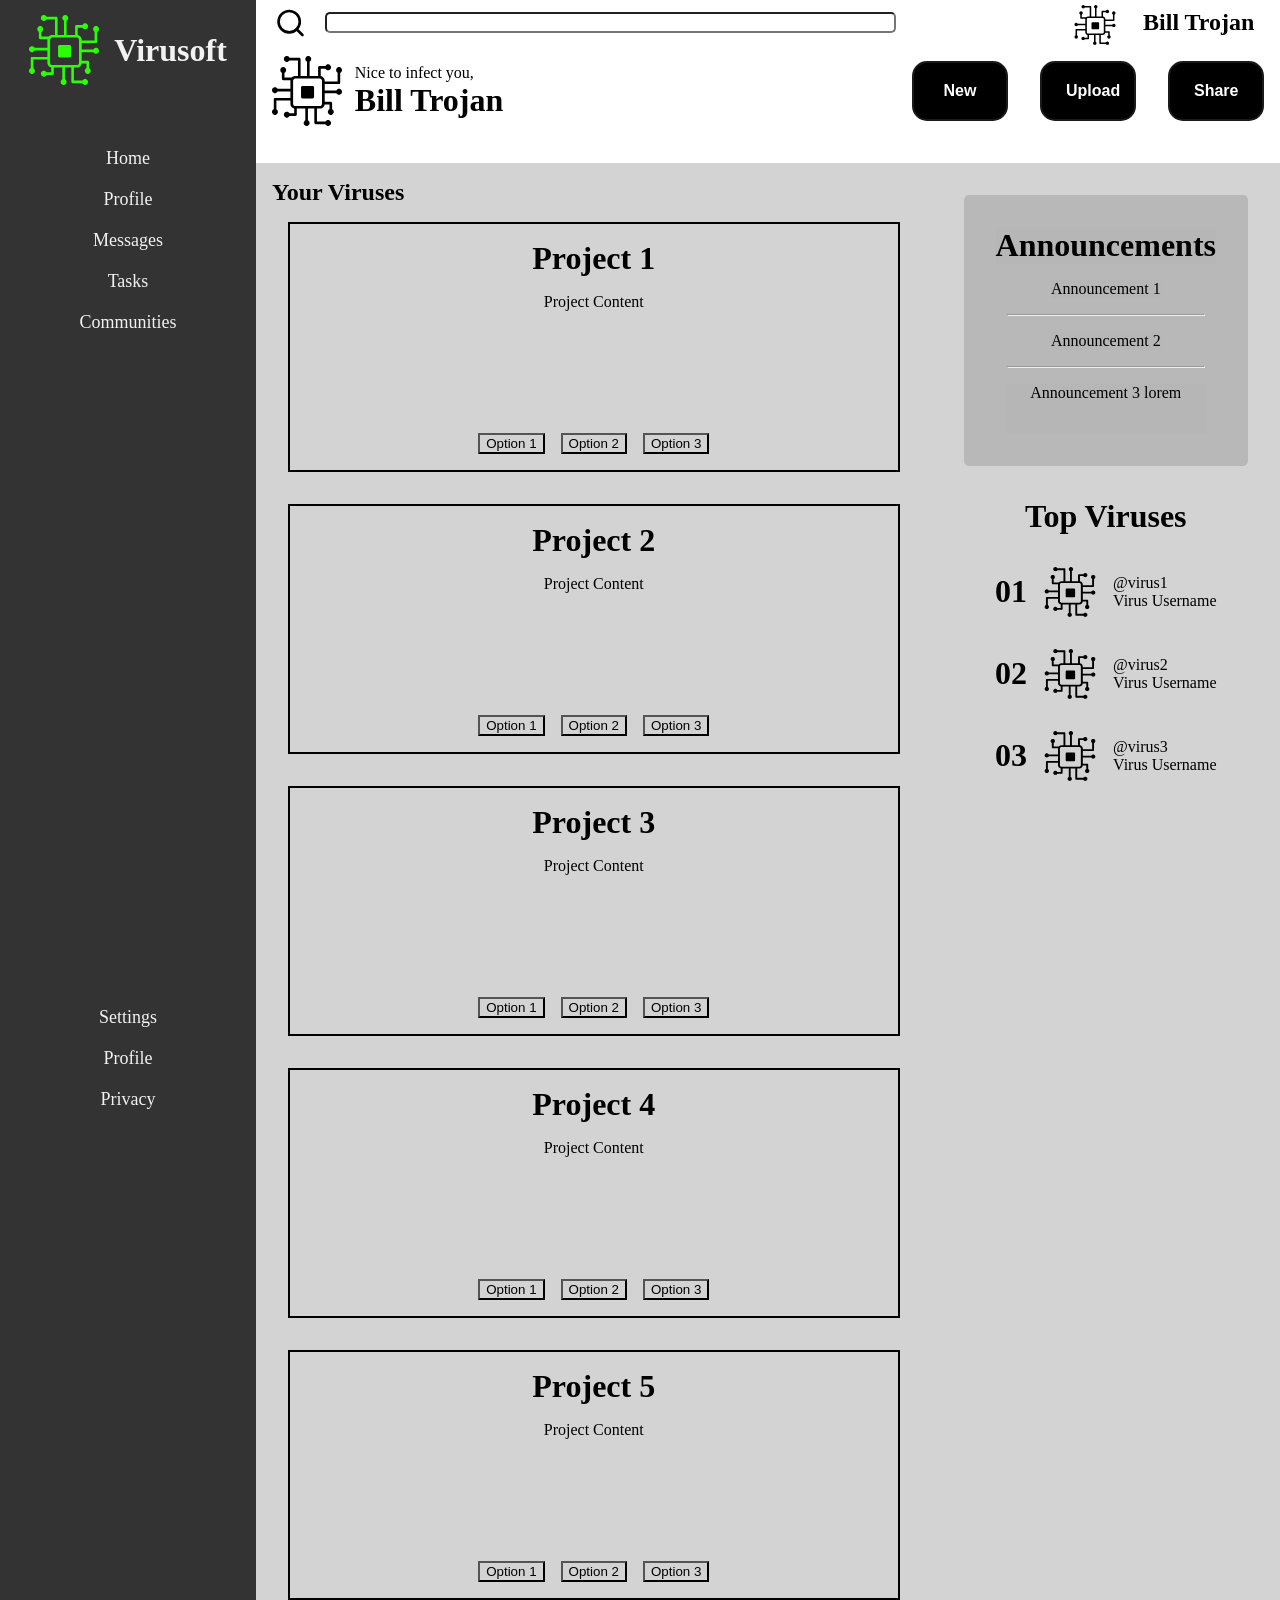
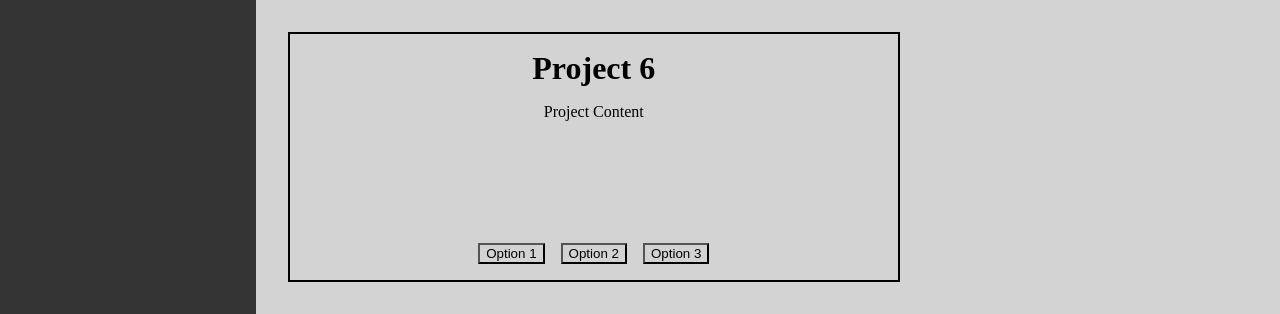
==== index.html @ 7b236a9a "ADD admin website" ====
<!DOCTYPE html>
<html lang="en">

<head>
	<meta charset="UTF-8">
	<meta name="viewport" content="width=device-width, initial-scale=1.0">
	<title>Admin</title>
	<link rel="stylesheet" href="style.css">
</head>

<body>
	<div class="container">
		<div class="sidebar">
			<div class="logo">
				<img src="icons/icon.svg" alt="technology-icon">
				<h1>Virusoft</h1>
			</div>
			<div class="menu">
				<a href="">Home</a>
				<a href="">Profile</a>
				<a href="">Messages</a>
				<a href="">Tasks</a>
				<a href="">Communities</a>
			</div>
			<div class="settings">
				<a href="">Settings</a>
				<a href="">Profile</a>
				<a href="">Privacy</a>
			</div>
		</div>
		<div class="header">
			<div class="search">
				<img src="icons/search.svg" alt="">
				<input type="text">
			</div>
			<div class="profile">
				<img src="icons/technology-icon.svg" alt="pfp">
				<h2>Bill Trojan</h2>
			</div>
			<div class="welcome">
				<img src="icons/technology-icon.svg" alt="pfp">
				<div class="greet">
					<p>Nice to infect you,</p>
					<h1>Bill Trojan</h1>
				</div>
			</div>
			<div class="buttons">
				<button class="button-27">New</button>
				<button class="button-27">Upload</button>
				<button class="button-27">Share</button>
			</div>
		</div>
		<div class="main">
			<div class="projects">
				<h2>Your Viruses</h2>

				<div class="cards">
					<div class="card">
						<h1>Project 1</h1>
						<p>Project Content</p>
						<div class="options">
							<button>Option 1</button>
							<button>Option 2</button>
							<button>Option 3</button>
						</div>
					</div>
					<div class="card">
						<h1>Project 2</h1>
						<p>Project Content</p>
						<div class="options">
							<button>Option 1</button>
							<button>Option 2</button>
							<button>Option 3</button>
						</div>
					</div>
					<div class="card">
						<h1>Project 3</h1>
						<p>Project Content</p>
						<div class="options">
							<button>Option 1</button>
							<button>Option 2</button>
							<button>Option 3</button>
						</div>
					</div>
					<div class="card">
						<h1>Project 4</h1>
						<p>Project Content</p>
						<div class="options">
							<button>Option 1</button>
							<button>Option 2</button>
							<button>Option 3</button>
						</div>
					</div>
					<div class="card">
						<h1>Project 5</h1>
						<p>Project Content</p>
						<div class="options">
							<button>Option 1</button>
							<button>Option 2</button>
							<button>Option 3</button>
						</div>
					</div>
					<div class="card">
						<h1>Project 6</h1>
						<p>Project Content</p>
						<div class="options">
							<button>Option 1</button>
							<button>Option 2</button>
							<button>Option 3</button>
						</div>
					</div>
				</div>
			</div>
			<div class="social">
				<div class="announcements">
					<h1>Announcements</h1>
					<p>Announcement 1</p>
					<hr>
					<p>Announcement 2</p>
					<hr>
					<div class="announcement">
						<p>Announcement 3 lorem</p>
					</div>

				</div>
				<div class="leaderboard">
					<h1>Top Viruses</h1>
					<div class="place">
						<h1>01</h1>
						<img src="icons/technology-icon.svg" alt="pfp">
						<div class="name">
							<p>@virus1</p>
							<p>Virus Username</p>
						</div>
					</div>

					<div class="place">
						<h1>02</h1>
						<img src="icons/technology-icon.svg" alt="pfp">
						<div class="name">
							<p>@virus2</p>
							<p>Virus Username</p>
						</div>
					</div>

					<div class="place">
						<h1>03</h1>
						<img src="icons/technology-icon.svg" alt="pfp">
						<div class="name">
							<p>@virus3</p>
							<p>Virus Username</p>
						</div>
					</div>

				</div>

			</div>
		</div>

	</div>
</body>

</html>
---- style.css ----
* {
	margin: 0;
	box-sizing: border-box;
	/* background-color: #282828; */
	background-color: #f2f2f2;
	background-color: inherit;

}

.container {
	display: grid;
	grid-template:
		"sidebar header" 1fr
		"sidebar main" 4fr
		/ 1fr 4fr;
	height: 100vh;
}

.sidebar {
	grid-area: sidebar;
	display: grid;
	height: 100%;
	grid-template-rows: auto 1fr 1fr;
		background-color: #333333;

}

.logo h1 {
	color: #f2f2f2
}

.menu,
.settings {
	background-color: #333333;

}

.header {
	grid-area: header;
	display: grid;
	grid-template: auto auto / 2fr 1fr;
}

.profile img {
	height: 5vh;
	padding-top: 0.5vh;
}

.search {
	grid-area: 1 / 1;
	display: flex;
	align-items: center;
	justify-content: center;
}

.search input {
	width: 90%;
	border-radius: 5px;
}

.profile {
	grid-area: 1 / 2;
	display: flex;
	justify-content: flex-end;
	align-items: center;
	padding-right: 2vw;
	gap: 1vw;
}

.welcome {
	grid-area: 2 / 1;
	display: flex;
	justify-content: flex-start;
	align-items: center;
	gap: 1vw;
	margin-left: 1rem;
}

.buttons {
	grid-area: 2 / 2;
	display: flex;
	align-items: center;
	justify-content: center;
	gap: 2.5vw;
	margin: 1rem;
}

.main {
	grid-area: main;
	display: grid;
	grid-template-columns: 3fr 1fr;
	margin-top: 2vw;
}

.projects {
	grid-area: 1 / 1;
	background-color: #D3D3D3;
	padding: 1rem;

}

h2 {
	background-color: inherit;
}



.cards {
	display: grid;
	grid-template-columns: repeat(auto-fill, minmax(300px, 1fr));
	gap: 2rem;
	background-color: inherit;
	padding: 1rem;

}

.card {
	border: 2px solid black;
	display: grid;
	gap: 1rem;
	justify-content: center;
	grid-template-rows: auto 1fr auto;
	min-height: 250px;
	padding: 1rem;
}

.card h1,
.card p {
	text-align: center;
}

.options {
	display: flex;
	gap: 1rem;
}

.social {
	grid-area: 1 / 2;
	background-color: inherit;
}

.logo {
	height: 100px;
	display: flex;
	align-self: flex-start;
	align-items: center;
	justify-content: center;
	gap: 15px;

}

.logo .h1 {
	align-items: center;
	justify-content: center;
}

.menu {
	display: flex;
	flex-direction: column;
	align-items: center;
	gap: 20px;
	padding-top: 3rem;
}

.settings {
	display: flex;
	flex-direction: column;
	align-items: center;
	gap: 20px;
}

.settings a,
.menu a {
	font-size: large;
	text-decoration: none;
}

a {
	color:#f2f2f2;
}

a:active {
	transform: translateY(2px);
}

img {
	width: 70px;
}

.social {
	display: flex;
	flex-direction: column;
	align-items: center;
	padding: 2rem;
	gap: 2rem;
	background-color: #D3D3D3;
}

.announcements {
	display: flex;
	flex-direction: column;
	align-items: center;
	gap: 1rem;
	padding: 2rem;
	background-color: rgba(183, 182, 182, 0.927);
	border-radius: 5px;
}

.announcement {
	display: flex;
	flex-direction: column;
	align-items: center;
	min-height: 50px;
	min-width: 200px;
	text-overflow: ellipsis;

}

hr {
	width: 90%;
}

.leaderboard {
	display: flex;
	flex-direction: column;
	align-items: center;
	gap: 2rem;

}

.place {
	display: flex;
	justify-content: center;
	align-items: center;
	gap: 0.5rem;
}

.place img {
	height: 50px;
}

.button-27 {
  appearance: none;
  background-color: #000000;
  border: 2px solid #1A1A1A;
  border-radius: 15px;
  box-sizing: border-box;
  color: #FFFFFF;
  cursor: pointer;
  display: inline-block;
  font-family: Roobert,-apple-system,BlinkMacSystemFont,"Segoe UI",Helvetica,Arial,sans-serif,"Apple Color Emoji","Segoe UI Emoji","Segoe UI Symbol";
  font-size: 16px;
  font-weight: 600;
  line-height: normal;
  margin: 0;
  min-height: 60px;
  min-width: 0;
  outline: none;
  padding: 16px 24px;
  text-align: center;
  text-decoration: none;
  transition: all 300ms cubic-bezier(.23, 1, 0.32, 1);
  user-select: none;
  -webkit-user-select: none;
  touch-action: manipulation;
  width: 100%;
  will-change: transform;
}

.button-27:disabled {
  pointer-events: none;
}

.button-27:hover {
  box-shadow: rgba(0, 0, 0, 0.25) 0 8px 15px;
  transform: translateY(-2px);
}

.button-27:active {
  box-shadow: none;
  transform: translateY(0);
}

.search img {
	height: 2rem;
}
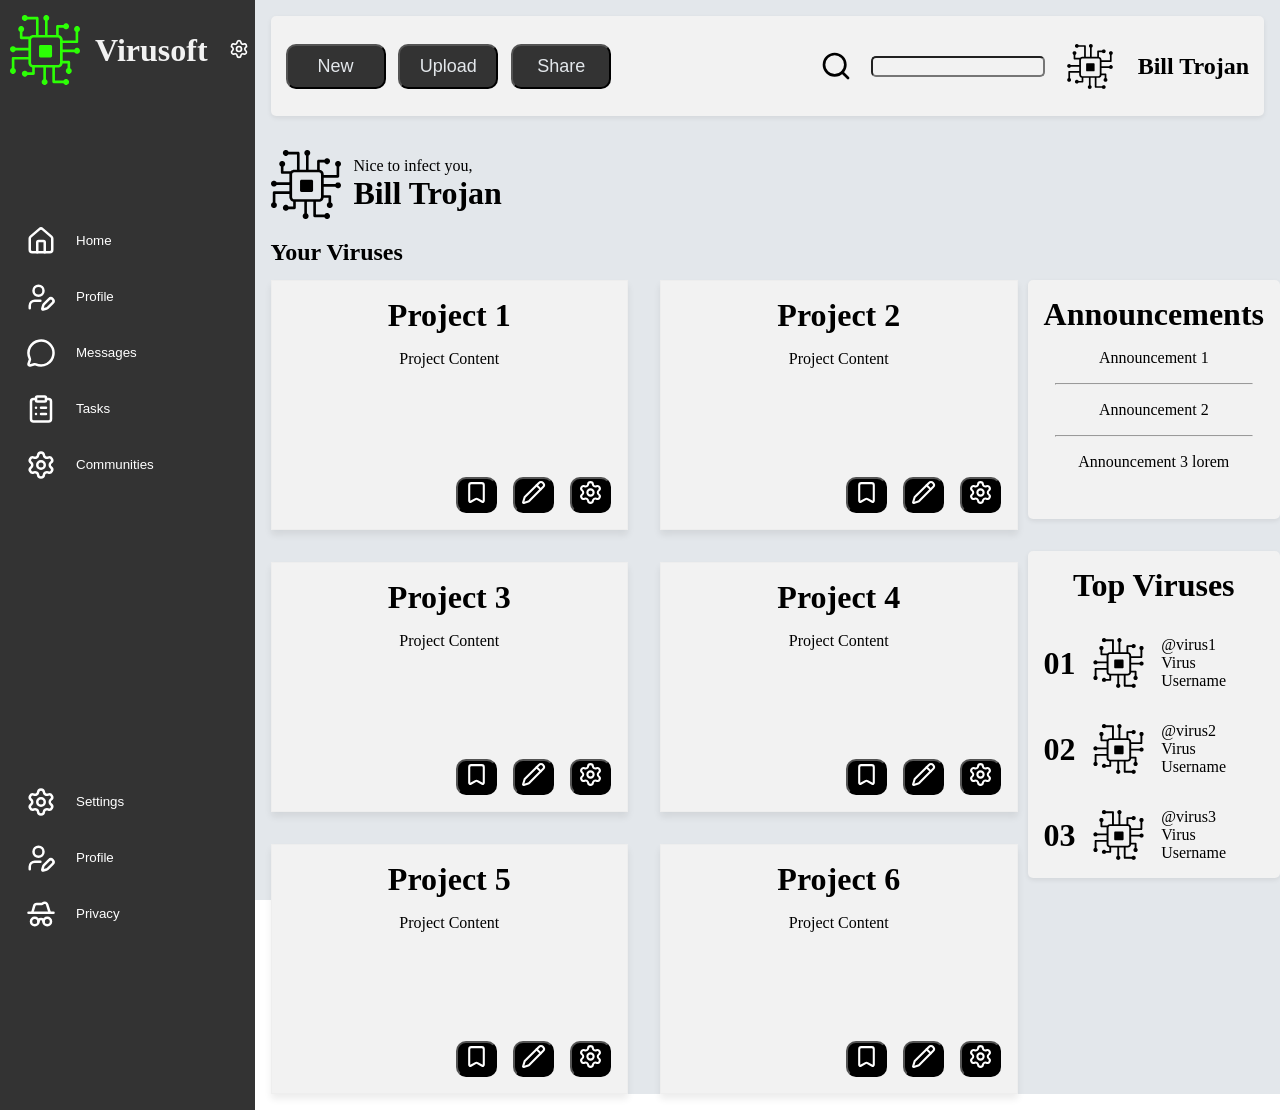
==== commit d69c4440: "UPDATE style" ====
--- a/index.html
+++ b/index.html
@@ -6,6 +6,7 @@
 	<meta name="viewport" content="width=device-width, initial-scale=1.0">
 	<title>Admin</title>
 	<link rel="stylesheet" href="style.css">
+	<script src="script.js" defer></script>
 </head>
 
 <body>
@@ -13,101 +14,137 @@
 		<div class="sidebar">
 			<div class="logo">
 				<img src="icons/icon.svg" alt="technology-icon">
-				<h1>Virusoft</h1>
+				<h1 class="hideItem">Virusoft</h1>
+				<button id="temp"><img src="icons/settings.svg" alt=""></button>
+
 			</div>
 			<div class="menu">
-				<a href="">Home</a>
+				<!-- <a href="">Home</a>
 				<a href="">Profile</a>
 				<a href="">Messages</a>
 				<a href="">Tasks</a>
-				<a href="">Communities</a>
+				<a href="">Communities</a> -->
+				<button>
+					<img src="icons/home.svg" alt="">
+					<p class="hideItem">Home</p>
+				</button>
+				<button>
+					<img src="icons/profile.svg" alt="">
+					<p class="hideItem">Profile</p>
+				</button>
+				<button>
+					<img src="icons/messages.svg" alt="">
+					<p class="hideItem">Messages</p>
+				</button>
+				<button>
+					<img src="icons/tasks.svg" alt="">
+					<p class="hideItem">Tasks</p>
+				</button>
+				<button>
+					<img src="icons/settings.svg" alt="">
+					<p class="hideItem">Communities</p>
+				</button>
 			</div>
 			<div class="settings">
-				<a href="">Settings</a>
+				<!-- <a href="">Settings</a>
 				<a href="">Profile</a>
-				<a href="">Privacy</a>
+				<a href="">Privacy</a> -->
+				<button>
+					<img src="icons/settings.svg" alt="">
+					<p class="hideItem">Settings</p>
+				</button>
+				<button>
+					<img src="icons/profile.svg" alt="">
+					<p class="hideItem">Profile</p>
+
+				</button>
+				<button>
+					<img src="icons/privacy.svg" alt="">
+					<p class="hideItem">Privacy</p>
+				</button>
 			</div>
 		</div>
 		<div class="header">
-			<div class="search">
-				<img src="icons/search.svg" alt="">
-				<input type="text">
-			</div>
-			<div class="profile">
-				<img src="icons/technology-icon.svg" alt="pfp">
-				<h2>Bill Trojan</h2>
-			</div>
-			<div class="welcome">
-				<img src="icons/technology-icon.svg" alt="pfp">
-				<div class="greet">
-					<p>Nice to infect you,</p>
-					<h1>Bill Trojan</h1>
-				</div>
-			</div>
 			<div class="buttons">
 				<button class="button-27">New</button>
 				<button class="button-27">Upload</button>
 				<button class="button-27">Share</button>
 			</div>
+			<div class="search">
+				<img src="icons/search.svg" alt="">
+				<input type="text">
+			</div>
+			<div class="profile">
+				<img src="icons/technology-icon.svg" alt="pfp">
+				<h2>Bill Trojan</h2>
+			</div>
+
 		</div>
 		<div class="main">
-			<div class="projects">
+			<div class="greeting">
+				<div class="welcome">
+					<img src="icons/technology-icon.svg" alt="pfp">
+					<div class="greet">
+						<p>Nice to infect you,</p>
+						<h1>Bill Trojan</h1>
+					</div>
+				</div>
 				<h2>Your Viruses</h2>
-
-				<div class="cards">
-					<div class="card">
-						<h1>Project 1</h1>
-						<p>Project Content</p>
-						<div class="options">
-							<button>Option 1</button>
-							<button>Option 2</button>
-							<button>Option 3</button>
-						</div>
-					</div>
-					<div class="card">
-						<h1>Project 2</h1>
-						<p>Project Content</p>
-						<div class="options">
-							<button>Option 1</button>
-							<button>Option 2</button>
-							<button>Option 3</button>
-						</div>
-					</div>
-					<div class="card">
-						<h1>Project 3</h1>
-						<p>Project Content</p>
-						<div class="options">
-							<button>Option 1</button>
-							<button>Option 2</button>
-							<button>Option 3</button>
-						</div>
-					</div>
-					<div class="card">
-						<h1>Project 4</h1>
-						<p>Project Content</p>
-						<div class="options">
-							<button>Option 1</button>
-							<button>Option 2</button>
-							<button>Option 3</button>
-						</div>
-					</div>
-					<div class="card">
-						<h1>Project 5</h1>
-						<p>Project Content</p>
-						<div class="options">
-							<button>Option 1</button>
-							<button>Option 2</button>
-							<button>Option 3</button>
-						</div>
-					</div>
-					<div class="card">
-						<h1>Project 6</h1>
-						<p>Project Content</p>
-						<div class="options">
-							<button>Option 1</button>
-							<button>Option 2</button>
-							<button>Option 3</button>
-						</div>
+			</div>
+
+			<div class="cards">
+				<div class="card">
+					<h1>Project 1</h1>
+					<p>Project Content</p>
+					<div class="options">
+						<button><img src="icons/save.svg" alt=""></button>
+						<button><img src="icons/edit.svg" alt=""></button>
+						<button><img src="icons/settings.svg" alt=""></button>
+					</div>
+				</div>
+				<div class="card">
+					<h1>Project 2</h1>
+					<p>Project Content</p>
+					<div class="options">
+						<button><img src="icons/save.svg" alt=""></button>
+						<button><img src="icons/edit.svg" alt=""></button>
+						<button><img src="icons/settings.svg" alt=""></button>
+					</div>
+				</div>
+				<div class="card">
+					<h1>Project 3</h1>
+					<p>Project Content</p>
+					<div class="options">
+						<button><img src="icons/save.svg" alt=""></button>
+						<button><img src="icons/edit.svg" alt=""></button>
+						<button><img src="icons/settings.svg" alt=""></button>
+					</div>
+				</div>
+				<div class="card">
+					<h1>Project 4</h1>
+					<p>Project Content</p>
+					<div class="options">
+						<button><img src="icons/save.svg" alt=""></button>
+						<button><img src="icons/edit.svg" alt=""></button>
+						<button><img src="icons/settings.svg" alt=""></button>
+					</div>
+				</div>
+				<div class="card">
+					<h1>Project 5</h1>
+					<p>Project Content</p>
+					<div class="options">
+						<button><img src="icons/save.svg" alt=""></button>
+						<button><img src="icons/edit.svg" alt=""></button>
+						<button><img src="icons/settings.svg" alt=""></button>
+					</div>
+				</div>
+				<div class="card">
+					<h1>Project 6</h1>
+					<p>Project Content</p>
+					<div class="options">
+						<button><img src="icons/save.svg" alt=""></button>
+						<button><img src="icons/edit.svg" alt=""></button>
+						<button><img src="icons/settings.svg" alt=""></button>
 					</div>
 				</div>
 			</div>
--- a/style.css
+++ b/style.css
@@ -4,100 +4,170 @@
 	/* background-color: #282828; */
 	background-color: #f2f2f2;
 	background-color: inherit;
-
 }
 
 .container {
 	display: grid;
 	grid-template:
-		"sidebar header" 1fr
+		"sidebar header" 150px
 		"sidebar main" 4fr
-		/ 1fr 4fr;
+		/ 1fr 6fr;
 	height: 100vh;
+	background-color: #e3e7eb;
 }
 
 .sidebar {
 	grid-area: sidebar;
 	display: grid;
 	height: 100%;
+	width: min-content;
 	grid-template-rows: auto 1fr 1fr;
-		background-color: #333333;
-
-}
-
+	background-color: #333333;
+}
+
+.hideItem {
+	transition: 10s;
+}
+#temp img {
+	height: 20px;
+	width: 20px;
+}
+#temp {
+	border: none;
+}
+
+#temp:hover {
+	transform: translateY(-2px);
+}
+
+#temp:active {
+	transform: translate(2px);
+}
+.menu img,
+.settings img {
+	height: 30px;
+	
+}
+
+.menu,
+.settings {
+	display: flex;
+	flex-direction: column;
+	align-items: center;
+	justify-content: center;
+	gap: 20px;
+
+}
+
+.menu button,
+.settings button {
+	width: 100%;
+	color: white;
+	display: flex;
+	align-items: center;
+	justify-content: flex-start;
+	margin: 2px;
+	border: none;
+
+}
+
+.menu button:hover,
+.settings button:hover {
+	transform: translateY(-2px);
+
+}
+
+.menu button:active,
+.settings button:active {
+	transform: translateY(2px);
+}
 .logo h1 {
 	color: #f2f2f2
 }
 
-.menu,
-.settings {
-	background-color: #333333;
-
-}
-
 .header {
 	grid-area: header;
 	display: grid;
-	grid-template: auto auto / 2fr 1fr;
+	grid-template-columns: auto 1fr auto;
+	background-color: #f2f2f2;
+	margin: 1rem 1rem 0;
+	border-radius: 5px;
+	box-shadow: 0px 2px 5px rgba(0, 0, 0, 0.075);
+	padding: 5px;
+	max-height: 100px;
 }
 
 .profile img {
 	height: 5vh;
-	padding-top: 0.5vh;
 }
 
 .search {
+	grid-column: 2;
+	display: flex;
+	align-items: center;
+	justify-content: flex-end;
+	padding-right: 10px;
+}
+
+.search input {
+	width: 40%;
+	border-radius: 5px;
+	transition-duration: 0.5s;
+}
+
+.search input:focus {
+	width: 70%;
+}
+
+.profile {
+	grid-column: 3;
+	display: flex;
+	justify-content: flex-end;
+	align-items: center;
+	gap: 1vw;
+	margin-right: 10px;
+}
+
+.welcome {
 	grid-area: 1 / 1;
 	display: flex;
-	align-items: center;
-	justify-content: center;
-}
-
-.search input {
-	width: 90%;
-	border-radius: 5px;
-}
-
-.profile {
-	grid-area: 1 / 2;
-	display: flex;
-	justify-content: flex-end;
-	align-items: center;
-	padding-right: 2vw;
+	justify-content: flex-start;
+	align-items: center;
 	gap: 1vw;
 }
 
-.welcome {
-	grid-area: 2 / 1;
-	display: flex;
+.greeting {
+	display: flex;
+	flex-direction: column;
+	gap: 20px;
+	margin-bottom: 10px;
+}
+.buttons {
+	grid-column: 1;
+	display: flex;
+	align-items: center;
 	justify-content: flex-start;
-	align-items: center;
 	gap: 1vw;
-	margin-left: 1rem;
-}
-
-.buttons {
-	grid-area: 2 / 2;
-	display: flex;
-	align-items: center;
-	justify-content: center;
-	gap: 2.5vw;
-	margin: 1rem;
+	margin-left: 10px;
 }
 
 .main {
 	grid-area: main;
 	display: grid;
+	grid-template-rows: 120px 1fr;
 	grid-template-columns: 3fr 1fr;
-	margin-top: 2vw;
-}
-
-.projects {
-	grid-area: 1 / 1;
-	background-color: #D3D3D3;
-	padding: 1rem;
-
-}
+	margin-left: 1rem;
+	margin-bottom: 1rem;
+	gap: 10px;
+}
+
+/* .projects {
+	grid-area: 2 / 1;
+	padding: 0 1rem;
+	display: flex;
+	flex-direction: column;
+	gap: 1rem;
+} */
 
 h2 {
 	background-color: inherit;
@@ -106,22 +176,27 @@
 
 
 .cards {
+	grid-area: 2 / 1;
 	display: grid;
 	grid-template-columns: repeat(auto-fill, minmax(300px, 1fr));
 	gap: 2rem;
 	background-color: inherit;
-	padding: 1rem;
 
 }
 
 .card {
-	border: 2px solid black;
+	border: 1px solid #EEEEEE;
 	display: grid;
 	gap: 1rem;
 	justify-content: center;
 	grid-template-rows: auto 1fr auto;
+	grid-template-columns: 1fr;
 	min-height: 250px;
 	padding: 1rem;
+	background-color: #f2f2f2;
+	box-shadow: 0px 5px 7px rgba(0, 0, 0, 0.075);
+	width: 100%;
+
 }
 
 .card h1,
@@ -132,14 +207,39 @@
 .options {
 	display: flex;
 	gap: 1rem;
-}
-
+	justify-content: flex-end;
+}
+
+.options img {
+	color: black;
+	height: 25px;
+	width: 25px;
+}
+.options button {
+	appearance: none;
+	background-color: black;
+	color: #e3e7eb;
+	border-radius: 10px;
+	font-size: large;
+}
+
+.options button:hover {
+  transform: translateY(-2px);
+
+}
+
+.options button:active {
+	  box-shadow: none;
+  transform: translateY(0);
+
+}
 .social {
-	grid-area: 1 / 2;
+	grid-area: 2 / 2;
 	background-color: inherit;
 }
 
 .logo {
+	margin-left: 10px;
 	height: 100px;
 	display: flex;
 	align-self: flex-start;
@@ -154,20 +254,6 @@
 	justify-content: center;
 }
 
-.menu {
-	display: flex;
-	flex-direction: column;
-	align-items: center;
-	gap: 20px;
-	padding-top: 3rem;
-}
-
-.settings {
-	display: flex;
-	flex-direction: column;
-	align-items: center;
-	gap: 20px;
-}
 
 .settings a,
 .menu a {
@@ -176,7 +262,7 @@
 }
 
 a {
-	color:#f2f2f2;
+	color: #f2f2f2;
 }
 
 a:active {
@@ -191,9 +277,7 @@
 	display: flex;
 	flex-direction: column;
 	align-items: center;
-	padding: 2rem;
 	gap: 2rem;
-	background-color: #D3D3D3;
 }
 
 .announcements {
@@ -201,9 +285,11 @@
 	flex-direction: column;
 	align-items: center;
 	gap: 1rem;
-	padding: 2rem;
-	background-color: rgba(183, 182, 182, 0.927);
 	border-radius: 5px;
+	padding: 1rem;
+	background-color: #f2f2f2;
+	box-shadow: 0px 2px 5px rgba(0, 0, 0, 0.075);
+
 }
 
 .announcement {
@@ -225,6 +311,11 @@
 	flex-direction: column;
 	align-items: center;
 	gap: 2rem;
+	border-radius: 5px;
+		padding: 1rem;
+	background-color: #f2f2f2;
+	box-shadow: 0px 2px 5px rgba(0, 0, 0, 0.075);
+
 
 }
 
@@ -239,7 +330,28 @@
 	height: 50px;
 }
 
-.button-27 {
+.header button {
+	appearance: none;
+	background-color: #333333;
+	color: #e3e7eb;
+	width: 100px;
+	height: 45px;
+	border-radius: 10px;
+	font-size: large;
+}
+
+.header button:hover {
+	  box-shadow: rgba(0, 0, 0, 0.25) 0 8px 15px;
+  transform: translateY(-2px);
+
+}
+
+.header button:active {
+	  box-shadow: none;
+  transform: translateY(0);
+
+}
+/* .button-27 {
   appearance: none;
   background-color: #000000;
   border: 2px solid #1A1A1A;
@@ -279,7 +391,7 @@
 .button-27:active {
   box-shadow: none;
   transform: translateY(0);
-}
+} */
 
 .search img {
 	height: 2rem;
